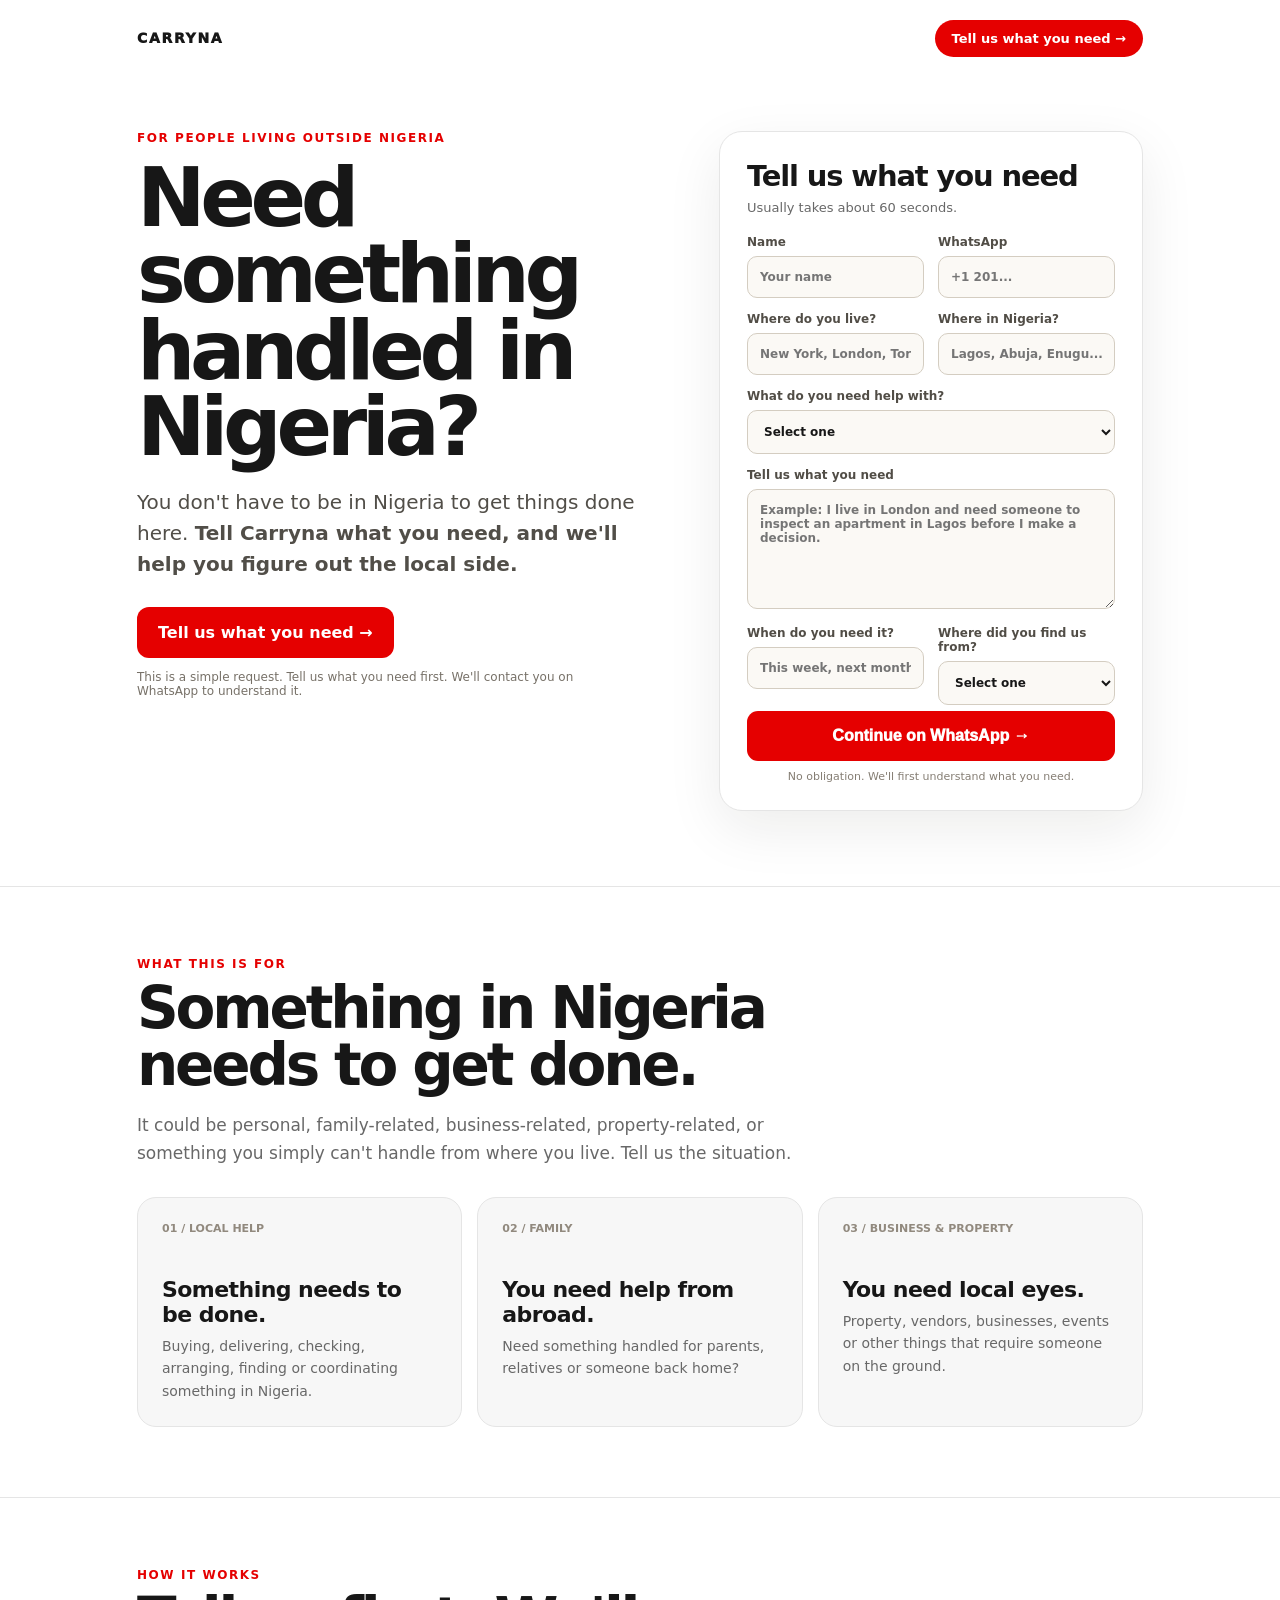
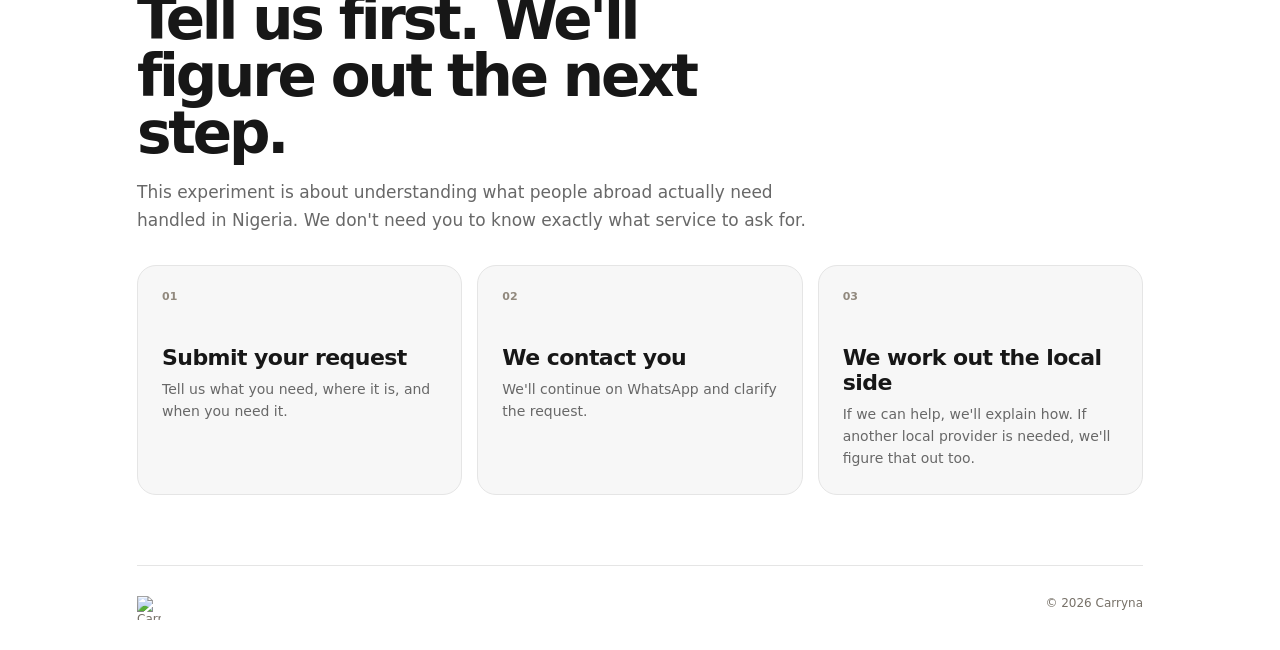
==== abroad.html @ c77797de "abroad added" ====
<!doctype html>
<html lang="en">
<head>
<meta charset="utf-8">
<meta name="viewport" content="width=device-width,initial-scale=1">
<title>Need Something Handled in Nigeria? | Carryna</title>
<meta name="description" content="Living abroad? Tell Carryna what you need handled in Nigeria and we'll help you figure out the local side.">
<meta name="theme-color" content="#11110f">
<link rel="shortcut icon" href="https://carryna.com/favicon.ico" type="image/x-icon">
<!-- Facebook Pixel -->
<script>!function(f,b,e,v,n,t,s){if(f.fbq)return;n=f.fbq=function(){n.callMethod?n.callMethod.apply(n,arguments):n.queue.push(arguments)};if(!f._fbq)f._fbq=n;n.push=n;n.loaded=!0;n.version='2.0';n.queue=[];t=b.createElement(e);t.async=!0;t.src=v;s=b.getElementsByTagName(e)[0];s.parentNode.insertBefore(t,s)}(window,document,'script','https://connect.facebook.net/en_US/fbevents.js');fbq('init','959560036576471');fbq('track','PageView');</script>
<noscript><img height="1" width="1" style="display:none" src="https://www.facebook.com/tr?id=959560036576471&ev=PageView&noscript=1"/></noscript>
<!-- Google Analytics -->
<script async src="https://www.googletagmanager.com/gtag/js?id=G-J3CSSXNXF1"></script>
<script>window.dataLayer=window.dataLayer||[];function gtag(){dataLayer.push(arguments)}gtag('js',new Date());gtag('config','G-J3CSSXNXF1');</script>
<!-- Microsoft Clarity -->
<script>(function(c,l,a,r,i,t,y){c[a]=c[a]||function(){(c[a].q=c[a].q||[]).push(arguments)};t=l.createElement(r);t.async=1;t.src="https://www.clarity.ms/tag/"+i;y=l.getElementsByTagName(r)[0];y.parentNode.insertBefore(t,y)})(window,document,"clarity","script","x27xse0eid");</script>
<style>
:root{--ink:#171717;--cream:#fff;--muted:#686868;--line:#e5e5e5;--red:#e50000;--soft:#f7f7f7;--max:1050px}
*{box-sizing:border-box}html{scroll-behavior:smooth}body{margin:0;background:var(--cream);color:var(--ink);font-family:Inter,ui-sans-serif,system-ui,-apple-system,BlinkMacSystemFont,"Segoe UI",sans-serif}a{text-decoration:none;color:inherit}.wrap{max-width:var(--max);margin:auto;padding:0 22px}
.nav{height:76px;display:flex;align-items:center;justify-content:space-between}.brand{font-weight:950;letter-spacing:.12em;font-size:14px}.nav a{background:var(--red);color:#fff;padding:11px 17px;border-radius:999px;font-weight:850;font-size:13px}
.hero{padding:55px 0 75px}.hero-grid{display:grid;grid-template-columns:1fr .82fr;gap:65px;align-items:start}.eyebrow,.kicker{font-size:12px;letter-spacing:.13em;text-transform:uppercase;font-weight:900;color:var(--red)}h1{font-size:clamp(52px,7vw,82px);line-height:.93;letter-spacing:-.065em;margin:15px 0 22px;max-width:720px}.lead{font-size:20px;line-height:1.55;color:#514e48;max-width:620px}.cta-row{margin-top:27px}.btn{display:inline-block;padding:16px 21px;border-radius:12px;font-weight:900}.btn-primary{background:var(--red);color:#fff}.micro{font-size:12px;color:#777168;margin-top:12px;max-width:500px}
.formbox{background:#fff;border:1px solid var(--line);border-radius:23px;padding:27px;box-shadow:0 18px 55px rgba(25,20,13,.08)}.formbox h2{font-size:29px;letter-spacing:-.04em;margin:0 0 7px}.formbox>p{color:var(--muted);font-size:13px;margin:0 0 20px}.grid{display:grid;grid-template-columns:1fr 1fr;gap:14px}label{font-size:12px;font-weight:850;color:#514d46}input,select,textarea{width:100%;margin-top:7px;padding:13px 12px;border:1px solid #d4cdc1;background:#fbf9f5;border-radius:10px;font:inherit;color:var(--ink);outline:none}input:focus,select:focus,textarea:focus{border-color:var(--red);box-shadow:0 0 0 3px rgba(229,0,0,.10)}textarea{min-height:120px;resize:vertical}.full{grid-column:1/-1}button{width:100%;border:0;background:var(--red);color:#fff;padding:16px;border-radius:11px;font-weight:950;font-size:16px;margin-top:6px;cursor:pointer}.note{text-align:center;color:#857e74;font-size:11px;margin-top:9px}
.section{padding:70px 0;border-top:1px solid var(--line)}.section-head{max-width:680px}.section h2{font-size:clamp(38px,5vw,58px);line-height:.98;letter-spacing:-.055em;margin:9px 0 14px}.section-head p{color:var(--muted);line-height:1.65;font-size:17px}.cards{display:grid;grid-template-columns:repeat(3,1fr);gap:15px;margin-top:30px}.card{background:var(--soft);border:1px solid var(--line);border-radius:19px;padding:24px;min-height:190px}.card .num{font-size:11px;font-weight:900;color:#91897e}.card h3{font-size:22px;margin:42px 0 8px;letter-spacing:-.025em}.card p{margin:0;color:var(--muted);line-height:1.6;font-size:14px}
.footer{padding:30px 0;border-top:1px solid var(--line);display:flex;justify-content:space-between;color:#777168;font-size:12px}.footer img{width:24px;height:24px}
@media(max-width:850px){.hero-grid{grid-template-columns:1fr;gap:35px}.cards{grid-template-columns:1fr}.hero{padding-top:35px}}@media(max-width:540px){.wrap{padding:0 17px}.nav{height:68px}.nav a{padding:10px 12px;font-size:11px}h1{font-size:53px}.lead{font-size:18px}.grid{grid-template-columns:1fr}.full{grid-column:auto}.footer{display:block}.footer span{display:block;margin-top:8px}}
</style>
</head>
<body>
<div class="wrap">
<header class="nav"><div class="brand">CARRYNA</div><a href="#formbox">Tell us what you need →</a></header>
</div>

<main>
<section class="hero">
<div class="wrap"><div class="hero-grid">
<div>
<div class="eyebrow">For people living outside Nigeria</div>
<h1>Need something handled in Nigeria?</h1>
<p class="lead">You don't have to be in Nigeria to get things done here. <strong>Tell Carryna what you need, and we'll help you figure out the local side.</strong></p>
<div class="cta-row"><a class="btn btn-primary" href="#formbox">Tell us what you need →</a></div>
<div class="micro">This is a simple request. Tell us what you need first. We'll contact you on WhatsApp to understand it.</div>
</div>

<div class="formbox" id="formbox">
<h2>Tell us what you need</h2>
<p>Usually takes about 60 seconds.</p>
<form onsubmit="submitForm(event)">
<div class="grid">
<label>Name<input required name="name" placeholder="Your name"></label>
<label>WhatsApp<input required name="whatsapp" placeholder="+1 201..."></label>
<label>Where do you live?<input required name="origin" placeholder="New York, London, Toronto..."></label>
<label>Where in Nigeria?<input required name="location" placeholder="Lagos, Abuja, Enugu..."></label>
<label class="full">What do you need help with?<select required name="needType"><option value="" selected disabled>Select one</option><option>I'm coming to Nigeria</option><option>I need something bought</option><option>I need something delivered</option><option>I need something checked or verified</option><option>I need help for family</option><option>Property</option><option>Wedding/event</option><option>Business</option><option>Other</option></select></label>
<label class="full">Tell us what you need<textarea required name="needs" placeholder="Example: I live in London and need someone to inspect an apartment in Lagos before I make a decision."></textarea></label>
<label>When do you need it?<input required name="when" placeholder="This week, next month, December..."></label>
<label>Where did you find us from?<select required name="source"><option value="" selected disabled>Select one</option><option>Facebook</option><option>Instagram</option><option>Facebook/Instagram Ad</option><option>Google</option><option>TikTok</option><option>YouTube</option><option>Friend/family referral</option><option>Other</option></select></label>
</div>
<button type="submit">Continue on WhatsApp →</button>
<div class="note">No obligation. We'll first understand what you need.</div>
</form>
</div>
</div></div>
</section>

<section class="section">
<div class="wrap">
<div class="section-head"><div class="kicker">What this is for</div><h2>Something in Nigeria needs to get done.</h2><p>It could be personal, family-related, business-related, property-related, or something you simply can't handle from where you live. Tell us the situation.</p></div>
<div class="cards">
<article class="card"><div class="num">01 / LOCAL HELP</div><h3>Something needs to be done.</h3><p>Buying, delivering, checking, arranging, finding or coordinating something in Nigeria.</p></article>
<article class="card"><div class="num">02 / FAMILY</div><h3>You need help from abroad.</h3><p>Need something handled for parents, relatives or someone back home?</p></article>
<article class="card"><div class="num">03 / BUSINESS & PROPERTY</div><h3>You need local eyes.</h3><p>Property, vendors, businesses, events or other things that require someone on the ground.</p></article>
</div>
</div>
</section>

<section class="section">
<div class="wrap">
<div class="section-head"><div class="kicker">How it works</div><h2>Tell us first. We'll figure out the next step.</h2><p>This experiment is about understanding what people abroad actually need handled in Nigeria. We don't need you to know exactly what service to ask for.</p></div>
<div class="cards">
<article class="card"><div class="num">01</div><h3>Submit your request</h3><p>Tell us what you need, where it is, and when you need it.</p></article>
<article class="card"><div class="num">02</div><h3>We contact you</h3><p>We'll continue on WhatsApp and clarify the request.</p></article>
<article class="card"><div class="num">03</div><h3>We work out the local side</h3><p>If we can help, we'll explain how. If another local provider is needed, we'll figure that out too.</p></article>
</div>
</div>
</section>
</main>

<div class="wrap"><footer class="footer"><img src="https://carryna.com/favicon.ico" alt="Carryna"><span>© 2026 Carryna</span></footer></div>

<script>
const WHATSAPP_NUMBER='2348118362567';
function submitForm(e){
 e.preventDefault();
 const f=new FormData(e.target);
 const msg=[
 'Hi Carryna, I need something handled in Nigeria.',
 '',
 'Name: '+f.get('name'),
 'WhatsApp: '+f.get('whatsapp'),
 'Living in: '+f.get('origin'),
 'Nigeria location: '+f.get('location'),
 'Need type: '+f.get('needType'),
 'What I need: '+f.get('needs'),
 'When needed: '+f.get('when'),
 'Found us from: '+f.get('source')
 ].join('\n');
 window.location.href='https://wa.me/'+WHATSAPP_NUMBER+'?text='+encodeURIComponent(msg);
}
</script>
</body>
</html>
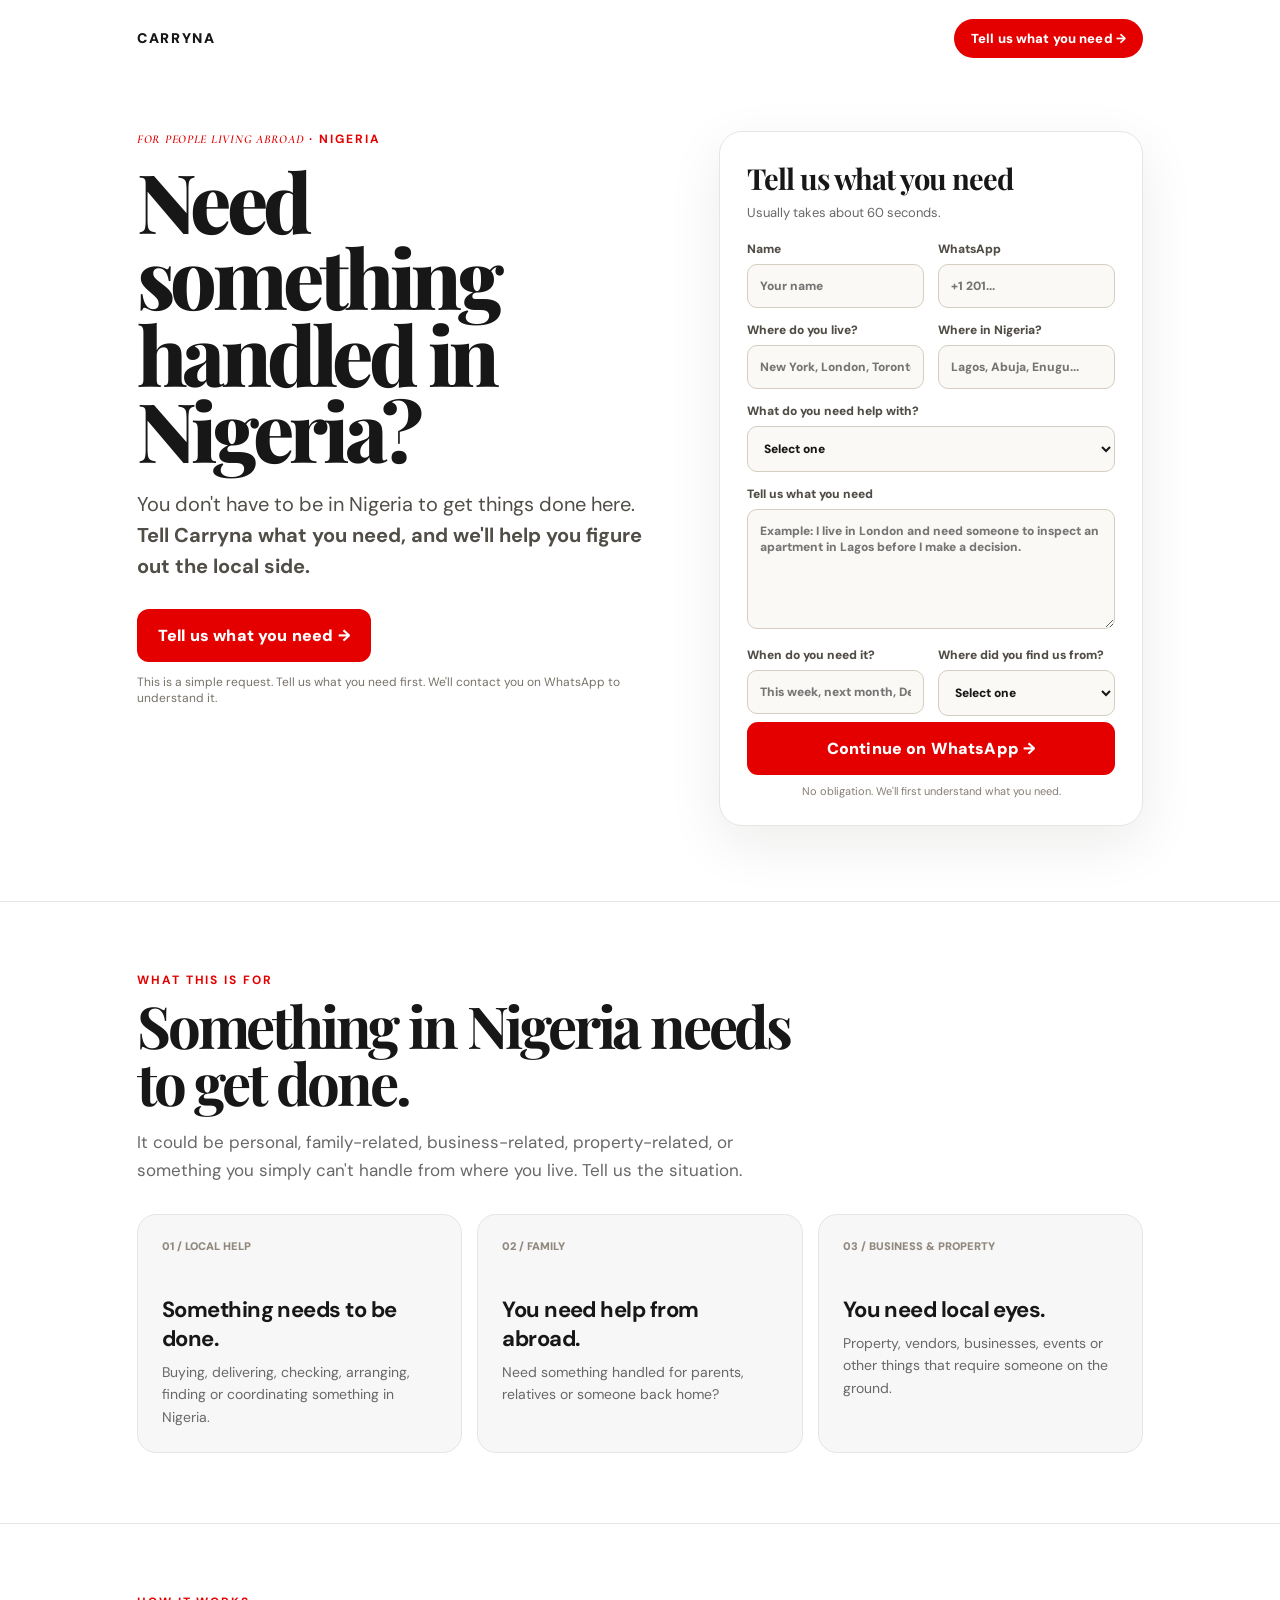
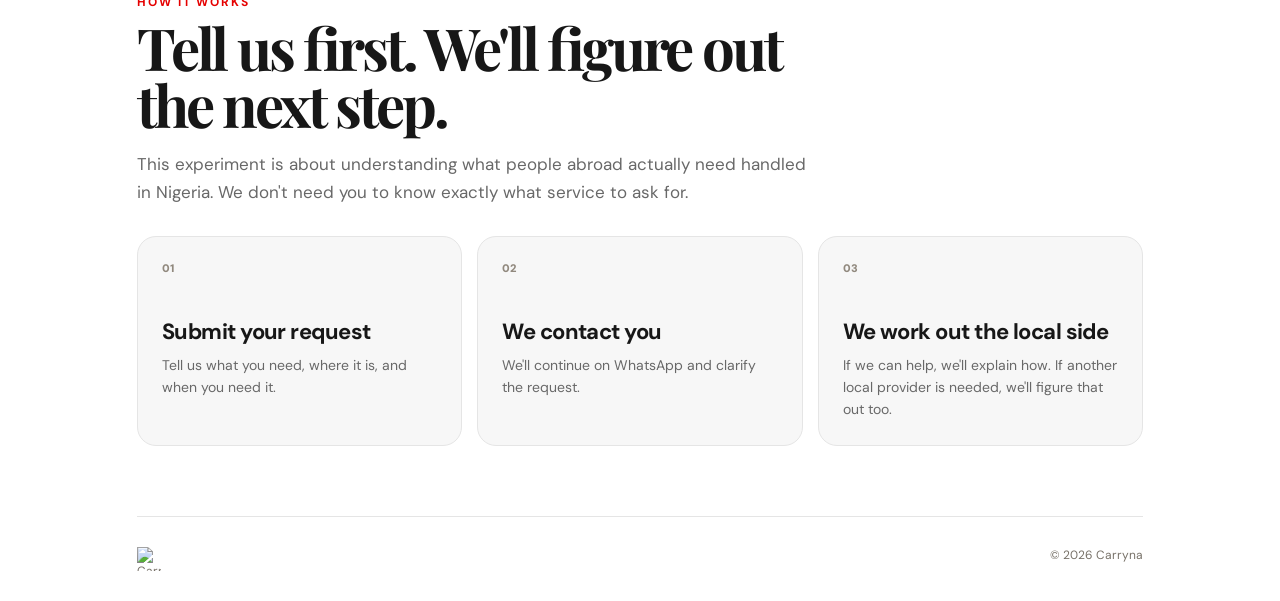
==== commit 4e8b4d3c: "added abroad" ====
--- a/abroad.html
+++ b/abroad.html
@@ -3,6 +3,9 @@
 <head>
 <meta charset="utf-8">
 <meta name="viewport" content="width=device-width,initial-scale=1">
+<link rel="preconnect" href="https://fonts.googleapis.com">
+<link rel="preconnect" href="https://fonts.gstatic.com" crossorigin>
+<link href="https://fonts.googleapis.com/css2?family=Cormorant+Garamond:ital,wght@0,500;0,600;0,700;1,500;1,600&family=DM+Sans:wght@400;500;600;700&family=Playfair+Display:wght@600;700;800&display=swap" rel="stylesheet">
 <title>Need Something Handled in Nigeria? | Carryna</title>
 <meta name="description" content="Living abroad? Tell Carryna what you need handled in Nigeria and we'll help you figure out the local side.">
 <meta name="theme-color" content="#11110f">
@@ -16,14 +19,26 @@
 <!-- Microsoft Clarity -->
 <script>(function(c,l,a,r,i,t,y){c[a]=c[a]||function(){(c[a].q=c[a].q||[]).push(arguments)};t=l.createElement(r);t.async=1;t.src="https://www.clarity.ms/tag/"+i;y=l.getElementsByTagName(r)[0];y.parentNode.insertBefore(t,y)})(window,document,"clarity","script","x27xse0eid");</script>
 <style>
-:root{--ink:#171717;--cream:#fff;--muted:#686868;--line:#e5e5e5;--red:#e50000;--soft:#f7f7f7;--max:1050px}
-*{box-sizing:border-box}html{scroll-behavior:smooth}body{margin:0;background:var(--cream);color:var(--ink);font-family:Inter,ui-sans-serif,system-ui,-apple-system,BlinkMacSystemFont,"Segoe UI",sans-serif}a{text-decoration:none;color:inherit}.wrap{max-width:var(--max);margin:auto;padding:0 22px}
+:root{--ink:#171717;--cream:#fff;--muted:#686868;--line:#e5e5e5;--red:#e50000;--soft:#f7f7f7;--max:1050px;--sans:"DM Sans",sans-serif;--display:"Playfair Display",Georgia,serif;--script:"Cormorant Garamond",Georgia,serif}
+*{box-sizing:border-box}html{scroll-behavior:smooth}body{margin:0;background:var(--cream);color:var(--ink);font-family:"DM Sans",ui-sans-serif,system-ui,sans-serif}a{text-decoration:none;color:inherit}.wrap{max-width:var(--max);margin:auto;padding:0 22px}
 .nav{height:76px;display:flex;align-items:center;justify-content:space-between}.brand{font-weight:950;letter-spacing:.12em;font-size:14px}.nav a{background:var(--red);color:#fff;padding:11px 17px;border-radius:999px;font-weight:850;font-size:13px}
-.hero{padding:55px 0 75px}.hero-grid{display:grid;grid-template-columns:1fr .82fr;gap:65px;align-items:start}.eyebrow,.kicker{font-size:12px;letter-spacing:.13em;text-transform:uppercase;font-weight:900;color:var(--red)}h1{font-size:clamp(52px,7vw,82px);line-height:.93;letter-spacing:-.065em;margin:15px 0 22px;max-width:720px}.lead{font-size:20px;line-height:1.55;color:#514e48;max-width:620px}.cta-row{margin-top:27px}.btn{display:inline-block;padding:16px 21px;border-radius:12px;font-weight:900}.btn-primary{background:var(--red);color:#fff}.micro{font-size:12px;color:#777168;margin-top:12px;max-width:500px}
-.formbox{background:#fff;border:1px solid var(--line);border-radius:23px;padding:27px;box-shadow:0 18px 55px rgba(25,20,13,.08)}.formbox h2{font-size:29px;letter-spacing:-.04em;margin:0 0 7px}.formbox>p{color:var(--muted);font-size:13px;margin:0 0 20px}.grid{display:grid;grid-template-columns:1fr 1fr;gap:14px}label{font-size:12px;font-weight:850;color:#514d46}input,select,textarea{width:100%;margin-top:7px;padding:13px 12px;border:1px solid #d4cdc1;background:#fbf9f5;border-radius:10px;font:inherit;color:var(--ink);outline:none}input:focus,select:focus,textarea:focus{border-color:var(--red);box-shadow:0 0 0 3px rgba(229,0,0,.10)}textarea{min-height:120px;resize:vertical}.full{grid-column:1/-1}button{width:100%;border:0;background:var(--red);color:#fff;padding:16px;border-radius:11px;font-weight:950;font-size:16px;margin-top:6px;cursor:pointer}.note{text-align:center;color:#857e74;font-size:11px;margin-top:9px}
-.section{padding:70px 0;border-top:1px solid var(--line)}.section-head{max-width:680px}.section h2{font-size:clamp(38px,5vw,58px);line-height:.98;letter-spacing:-.055em;margin:9px 0 14px}.section-head p{color:var(--muted);line-height:1.65;font-size:17px}.cards{display:grid;grid-template-columns:repeat(3,1fr);gap:15px;margin-top:30px}.card{background:var(--soft);border:1px solid var(--line);border-radius:19px;padding:24px;min-height:190px}.card .num{font-size:11px;font-weight:900;color:#91897e}.card h3{font-size:22px;margin:42px 0 8px;letter-spacing:-.025em}.card p{margin:0;color:var(--muted);line-height:1.6;font-size:14px}
+.hero{padding:55px 0 75px}.hero-grid{display:grid;grid-template-columns:1fr .82fr;gap:65px;align-items:start}.eyebrow,.kicker{font-size:12px;letter-spacing:.13em;text-transform:uppercase;font-weight:900;color:var(--red)}h1{font-family:var(--display);font-weight:800;font-size:clamp(52px,7vw,82px);line-height:.93;letter-spacing:-.055em;margin:15px 0 22px;max-width:720px}.lead{font-size:20px;line-height:1.55;color:#514e48;max-width:620px}.cta-row{margin-top:27px}.btn{display:inline-block;padding:16px 21px;border-radius:12px;font-weight:900}.btn-primary{background:var(--red);color:#fff}.micro{font-size:12px;color:#777168;margin-top:12px;max-width:500px}
+.formbox{background:#fff;border:1px solid var(--line);border-radius:23px;padding:27px;box-shadow:0 18px 55px rgba(25,20,13,.08)}.formbox h2{font-family:var(--display);font-weight:700;font-size:29px;letter-spacing:-.035em;margin:0 0 7px}.formbox>p{color:var(--muted);font-size:13px;margin:0 0 20px}.grid{display:grid;grid-template-columns:1fr 1fr;gap:14px}label{font-size:12px;font-weight:850;color:#514d46}input,select,textarea{width:100%;margin-top:7px;padding:13px 12px;border:1px solid #d4cdc1;background:#fbf9f5;border-radius:10px;font:inherit;color:var(--ink);outline:none}input:focus,select:focus,textarea:focus{border-color:var(--red);box-shadow:0 0 0 3px rgba(229,0,0,.10)}textarea{min-height:120px;resize:vertical}.full{grid-column:1/-1}button{width:100%;border:0;background:var(--red);color:#fff;padding:16px;border-radius:11px;font-weight:950;font-size:16px;margin-top:6px;cursor:pointer}.note{text-align:center;color:#857e74;font-size:11px;margin-top:9px}
+.section{padding:70px 0;border-top:1px solid var(--line)}.section-head{max-width:680px}.section h2{font-family:var(--display);font-weight:700;font-size:clamp(38px,5vw,58px);line-height:.98;letter-spacing:-.055em;margin:9px 0 14px}.section-head p{color:var(--muted);line-height:1.65;font-size:17px}.cards{display:grid;grid-template-columns:repeat(3,1fr);gap:15px;margin-top:30px}.card{background:var(--soft);border:1px solid var(--line);border-radius:19px;padding:24px;min-height:190px}.card .num{font-size:11px;font-weight:900;color:#91897e}.card h3{font-size:22px;margin:42px 0 8px;letter-spacing:-.025em}.card p{margin:0;color:var(--muted);line-height:1.6;font-size:14px}
 .footer{padding:30px 0;border-top:1px solid var(--line);display:flex;justify-content:space-between;color:#777168;font-size:12px}.footer img{width:24px;height:24px}
 @media(max-width:850px){.hero-grid{grid-template-columns:1fr;gap:35px}.cards{grid-template-columns:1fr}.hero{padding-top:35px}}@media(max-width:540px){.wrap{padding:0 17px}.nav{height:68px}.nav a{padding:10px 12px;font-size:11px}h1{font-size:53px}.lead{font-size:18px}.grid{grid-template-columns:1fr}.full{grid-column:auto}.footer{display:block}.footer span{display:block;margin-top:8px}}
+
+
+/* Carryna multi-font editorial typography */
+.eyebrow,.kicker{font-family:var(--sans);font-weight:700;letter-spacing:.16em}
+.hero h1,.section h2,.formbox h2{font-feature-settings:"liga","kern";}
+.lead{font-family:var(--sans)}
+.micro,.note{font-family:var(--sans)}
+.cta-row .btn,.nav a,button{font-family:var(--sans);letter-spacing:.01em}
+.formbox label,input,select,textarea{font-family:var(--sans)}
+.script-accent{font-family:var(--script);font-style:italic;font-weight:600;letter-spacing:.06em}
+.editorial-line{font-family:var(--script);font-style:italic;font-weight:600}
+
 </style>
 </head>
 <body>
@@ -35,7 +50,7 @@
 <section class="hero">
 <div class="wrap"><div class="hero-grid">
 <div>
-<div class="eyebrow">For people living outside Nigeria</div>
+<div class="eyebrow"><span class="script-accent">For people living abroad</span> · Nigeria</div>
 <h1>Need something handled in Nigeria?</h1>
 <p class="lead">You don't have to be in Nigeria to get things done here. <strong>Tell Carryna what you need, and we'll help you figure out the local side.</strong></p>
 <div class="cta-row"><a class="btn btn-primary" href="#formbox">Tell us what you need →</a></div>
